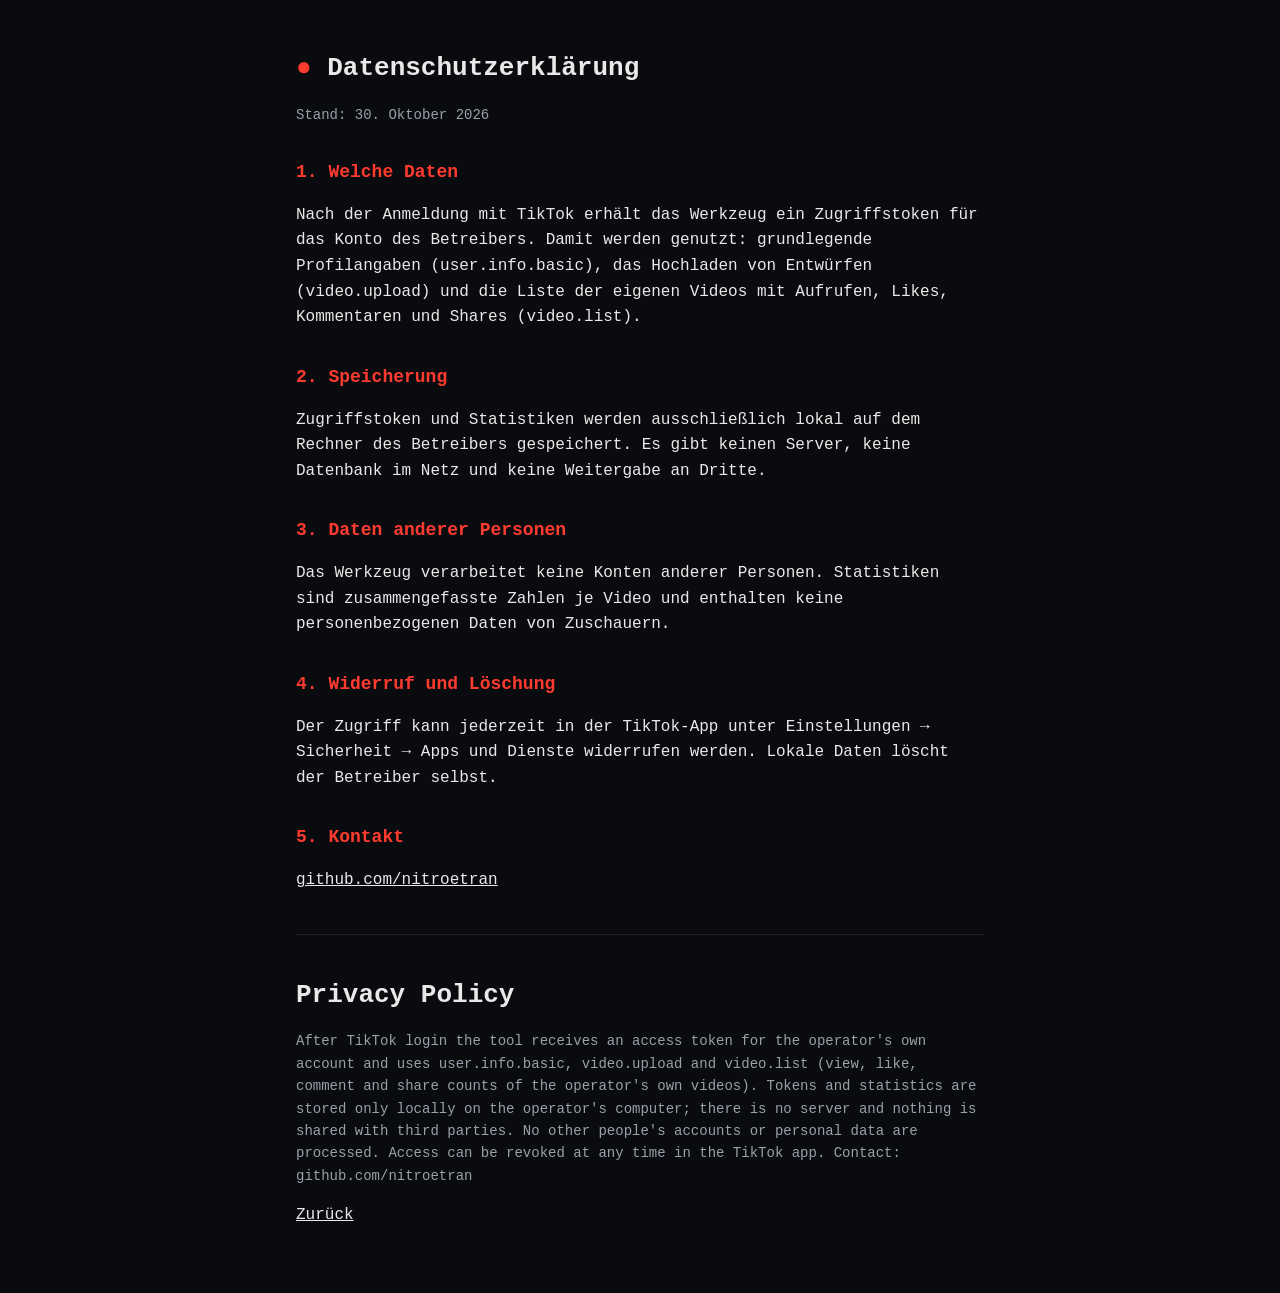
==== datenschutz.html @ 59a70d32 "Öffentliche Seiten für die TikTok-Developer-App: Nutzungsbedingungen, Datenschutz, Login-Rücksprung " ====
<!doctype html>
<html lang="de"><meta charset="utf-8"><meta name="viewport" content="width=device-width,initial-scale=1">
<title>Datenschutzerklärung – Aufzeichnung Studio</title><link rel="stylesheet" href="style.css">
<main>
<h1 class="rec">Datenschutzerklärung</h1>
<p class="dim">Stand: 30. Oktober 2026</p>
<h2>1. Welche Daten</h2>
<p>Nach der Anmeldung mit TikTok erhält das Werkzeug ein Zugriffstoken für das Konto des Betreibers.
Damit werden genutzt: grundlegende Profilangaben (user.info.basic), das Hochladen von Entwürfen
(video.upload) und die Liste der eigenen Videos mit Aufrufen, Likes, Kommentaren und Shares (video.list).</p>
<h2>2. Speicherung</h2>
<p>Zugriffstoken und Statistiken werden ausschließlich lokal auf dem Rechner des Betreibers
gespeichert. Es gibt keinen Server, keine Datenbank im Netz und keine Weitergabe an Dritte.</p>
<h2>3. Daten anderer Personen</h2>
<p>Das Werkzeug verarbeitet keine Konten anderer Personen. Statistiken sind zusammengefasste
Zahlen je Video und enthalten keine personenbezogenen Daten von Zuschauern.</p>
<h2>4. Widerruf und Löschung</h2>
<p>Der Zugriff kann jederzeit in der TikTok-App unter Einstellungen → Sicherheit → Apps und Dienste
widerrufen werden. Lokale Daten löscht der Betreiber selbst.</p>
<h2>5. Kontakt</h2>
<p><a href="https://github.com/nitroetran">github.com/nitroetran</a></p>
<hr>
<h1>Privacy Policy</h1>
<p class="dim">After TikTok login the tool receives an access token for the operator's own account and uses
user.info.basic, video.upload and video.list (view, like, comment and share counts of the operator's
own videos). Tokens and statistics are stored only locally on the operator's computer; there is no
server and nothing is shared with third parties. No other people's accounts or personal data are
processed. Access can be revoked at any time in the TikTok app. Contact: github.com/nitroetran</p>
<p><a href="index.html">Zurück</a></p>
</main></html>
---- style.css ----
:root{--bg:#0a0b0e;--fg:#e9e9e9;--dim:#9aa0ab;--rec:#ff3b30}
*{box-sizing:border-box}
body{margin:0;background:var(--bg);color:var(--fg);font:16px/1.6 Consolas,"Lucida Console",monospace}
main{max-width:720px;margin:0 auto;padding:48px 16px}
h1{font-size:26px;margin:0 0 8px}
h2{font-size:18px;margin:32px 0 8px;color:var(--rec)}
a{color:var(--fg)}
.rec::before{content:"● ";color:var(--rec)}
.dim{color:var(--dim);font-size:14px}
hr{border:0;border-top:1px solid #222;margin:40px 0}
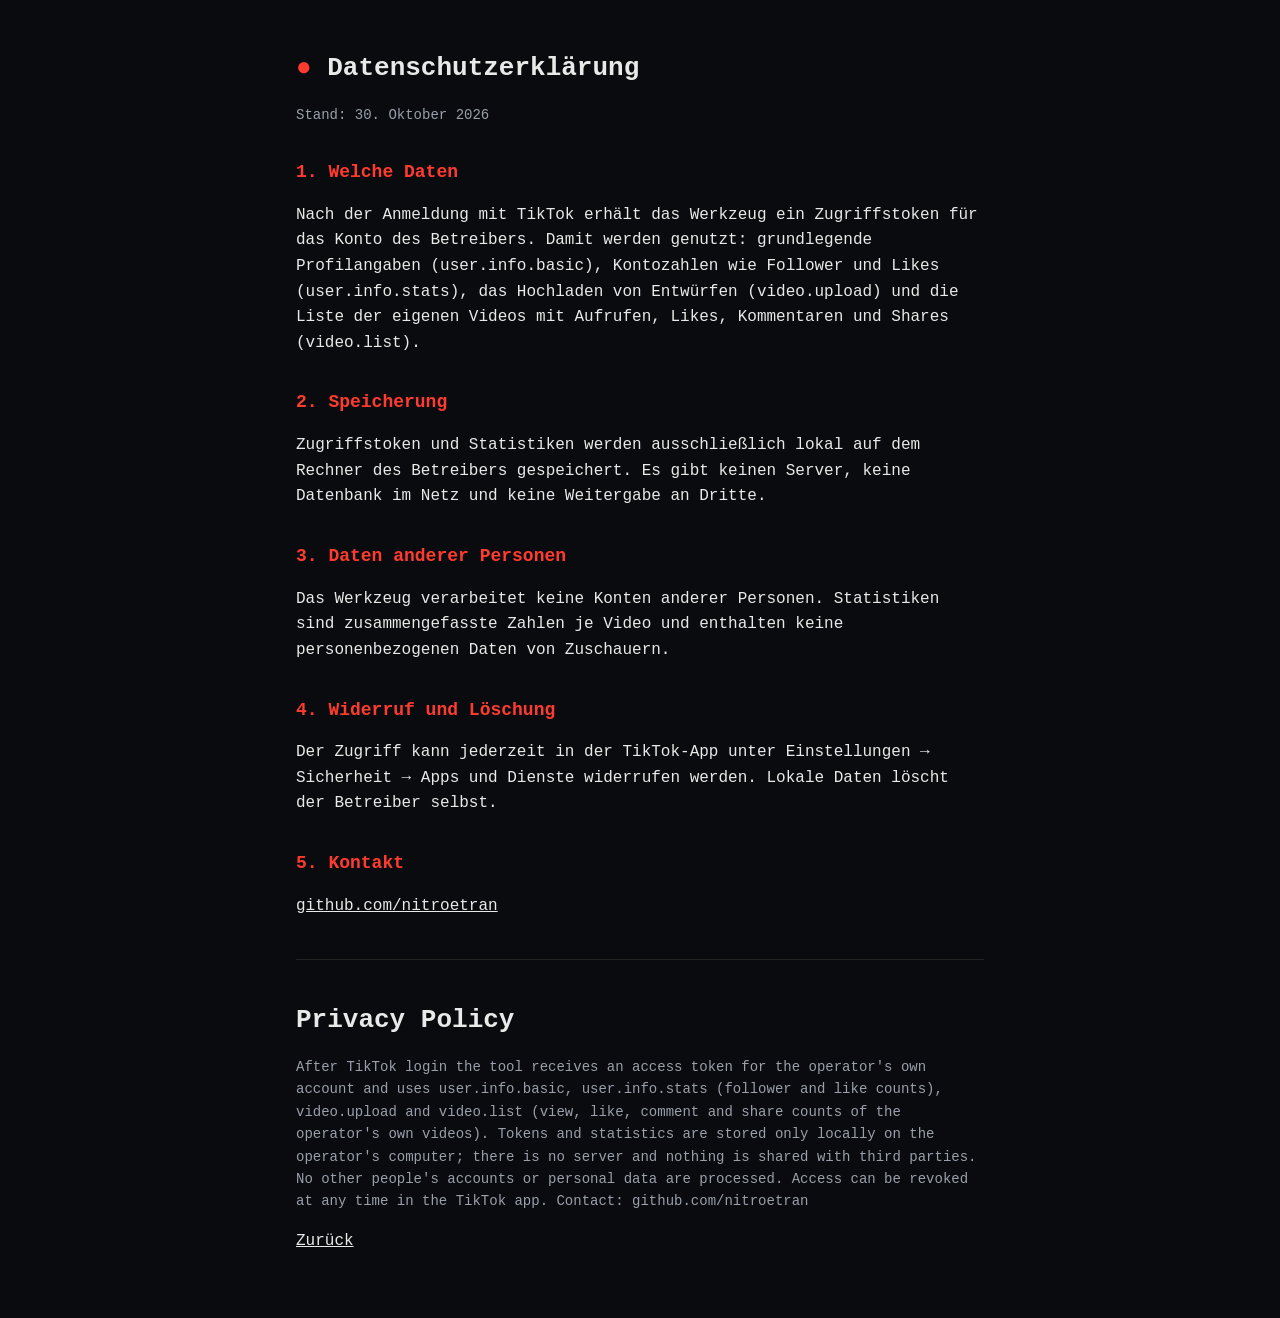
==== commit 5545d5af: "Datenschutz: user.info.stats ergänzt Co-Authored-By: Claude Opus 5.5 <noreply@anthropic.com>" ====
--- a/datenschutz.html
+++ b/datenschutz.html
@@ -6,7 +6,7 @@
 <p class="dim">Stand: 30. Oktober 2026</p>
 <h2>1. Welche Daten</h2>
 <p>Nach der Anmeldung mit TikTok erhält das Werkzeug ein Zugriffstoken für das Konto des Betreibers.
-Damit werden genutzt: grundlegende Profilangaben (user.info.basic), das Hochladen von Entwürfen
+Damit werden genutzt: grundlegende Profilangaben (user.info.basic), Kontozahlen wie Follower und Likes (user.info.stats), das Hochladen von Entwürfen
 (video.upload) und die Liste der eigenen Videos mit Aufrufen, Likes, Kommentaren und Shares (video.list).</p>
 <h2>2. Speicherung</h2>
 <p>Zugriffstoken und Statistiken werden ausschließlich lokal auf dem Rechner des Betreibers
@@ -22,7 +22,7 @@
 <hr>
 <h1>Privacy Policy</h1>
 <p class="dim">After TikTok login the tool receives an access token for the operator's own account and uses
-user.info.basic, video.upload and video.list (view, like, comment and share counts of the operator's
+user.info.basic, user.info.stats (follower and like counts), video.upload and video.list (view, like, comment and share counts of the operator's
 own videos). Tokens and statistics are stored only locally on the operator's computer; there is no
 server and nothing is shared with third parties. No other people's accounts or personal data are
 processed. Access can be revoked at any time in the TikTok app. Contact: github.com/nitroetran</p>
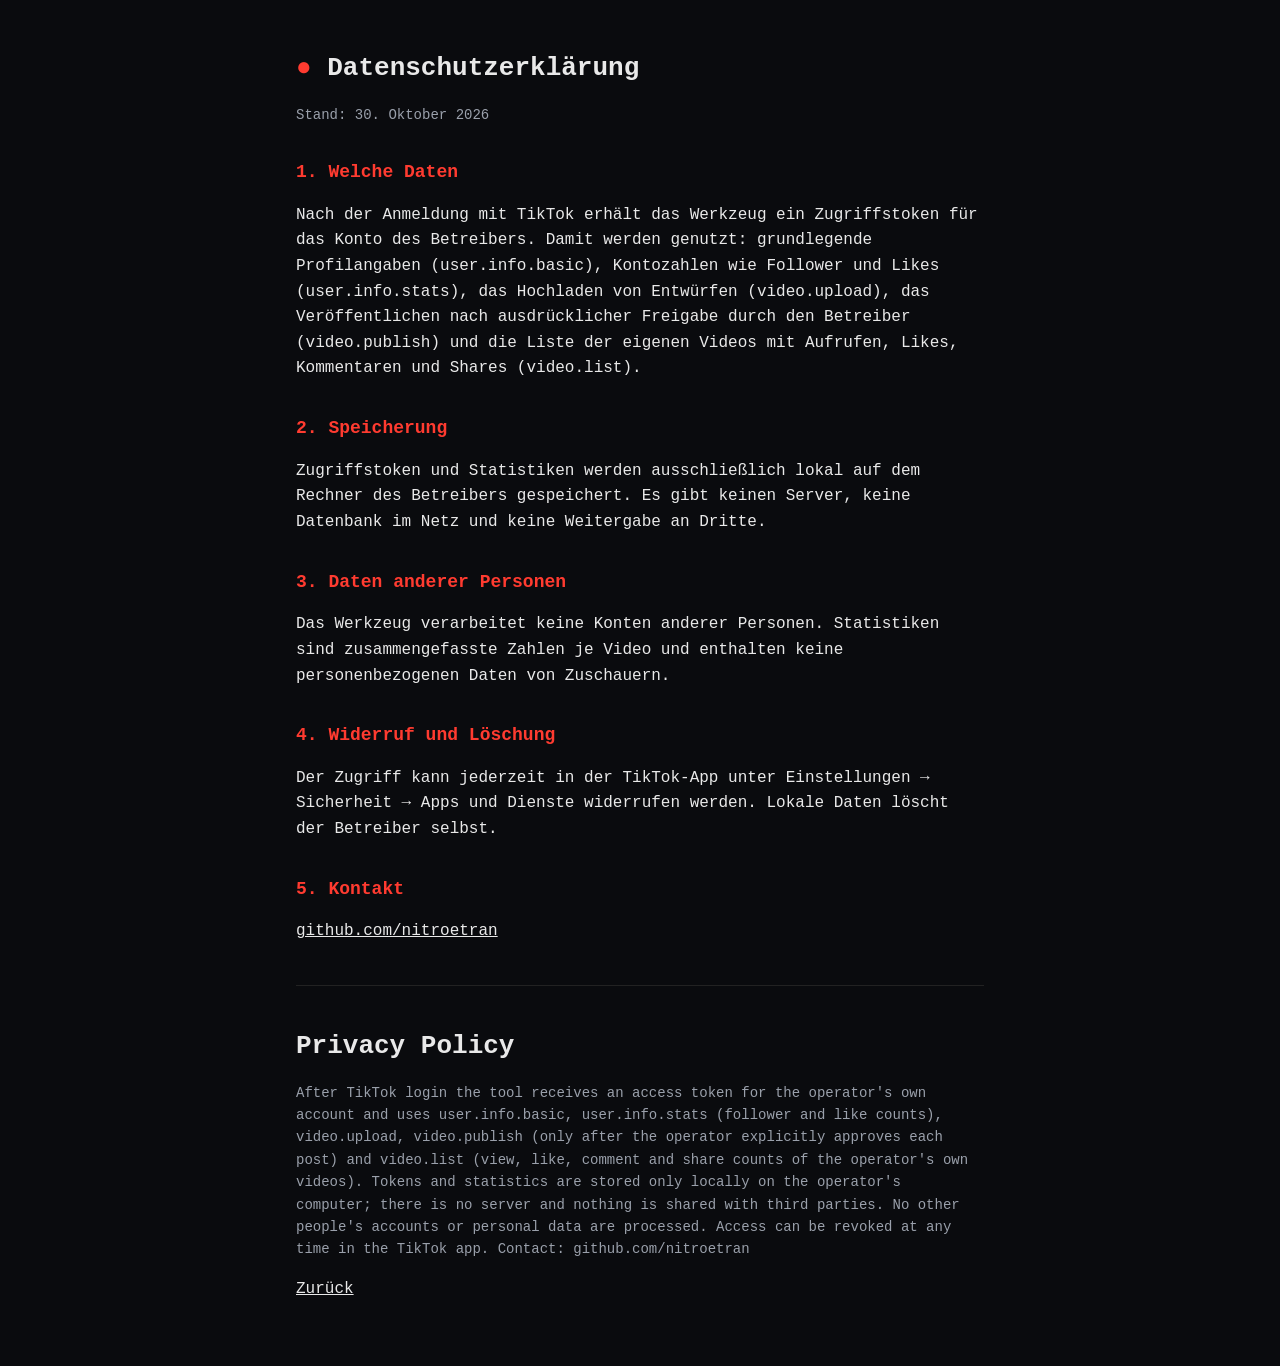
==== commit 4b5589cc: "Datenschutz und Startseite: Direkt-Post (video.publish) nur nach Freigabe Co-Authored-By: Claude Opu" ====
--- a/datenschutz.html
+++ b/datenschutz.html
@@ -7,7 +7,7 @@
 <h2>1. Welche Daten</h2>
 <p>Nach der Anmeldung mit TikTok erhält das Werkzeug ein Zugriffstoken für das Konto des Betreibers.
 Damit werden genutzt: grundlegende Profilangaben (user.info.basic), Kontozahlen wie Follower und Likes (user.info.stats), das Hochladen von Entwürfen
-(video.upload) und die Liste der eigenen Videos mit Aufrufen, Likes, Kommentaren und Shares (video.list).</p>
+(video.upload), das Veröffentlichen nach ausdrücklicher Freigabe durch den Betreiber (video.publish) und die Liste der eigenen Videos mit Aufrufen, Likes, Kommentaren und Shares (video.list).</p>
 <h2>2. Speicherung</h2>
 <p>Zugriffstoken und Statistiken werden ausschließlich lokal auf dem Rechner des Betreibers
 gespeichert. Es gibt keinen Server, keine Datenbank im Netz und keine Weitergabe an Dritte.</p>
@@ -22,7 +22,7 @@
 <hr>
 <h1>Privacy Policy</h1>
 <p class="dim">After TikTok login the tool receives an access token for the operator's own account and uses
-user.info.basic, user.info.stats (follower and like counts), video.upload and video.list (view, like, comment and share counts of the operator's
+user.info.basic, user.info.stats (follower and like counts), video.upload, video.publish (only after the operator explicitly approves each post) and video.list (view, like, comment and share counts of the operator's
 own videos). Tokens and statistics are stored only locally on the operator's computer; there is no
 server and nothing is shared with third parties. No other people's accounts or personal data are
 processed. Access can be revoked at any time in the TikTok app. Contact: github.com/nitroetran</p>
